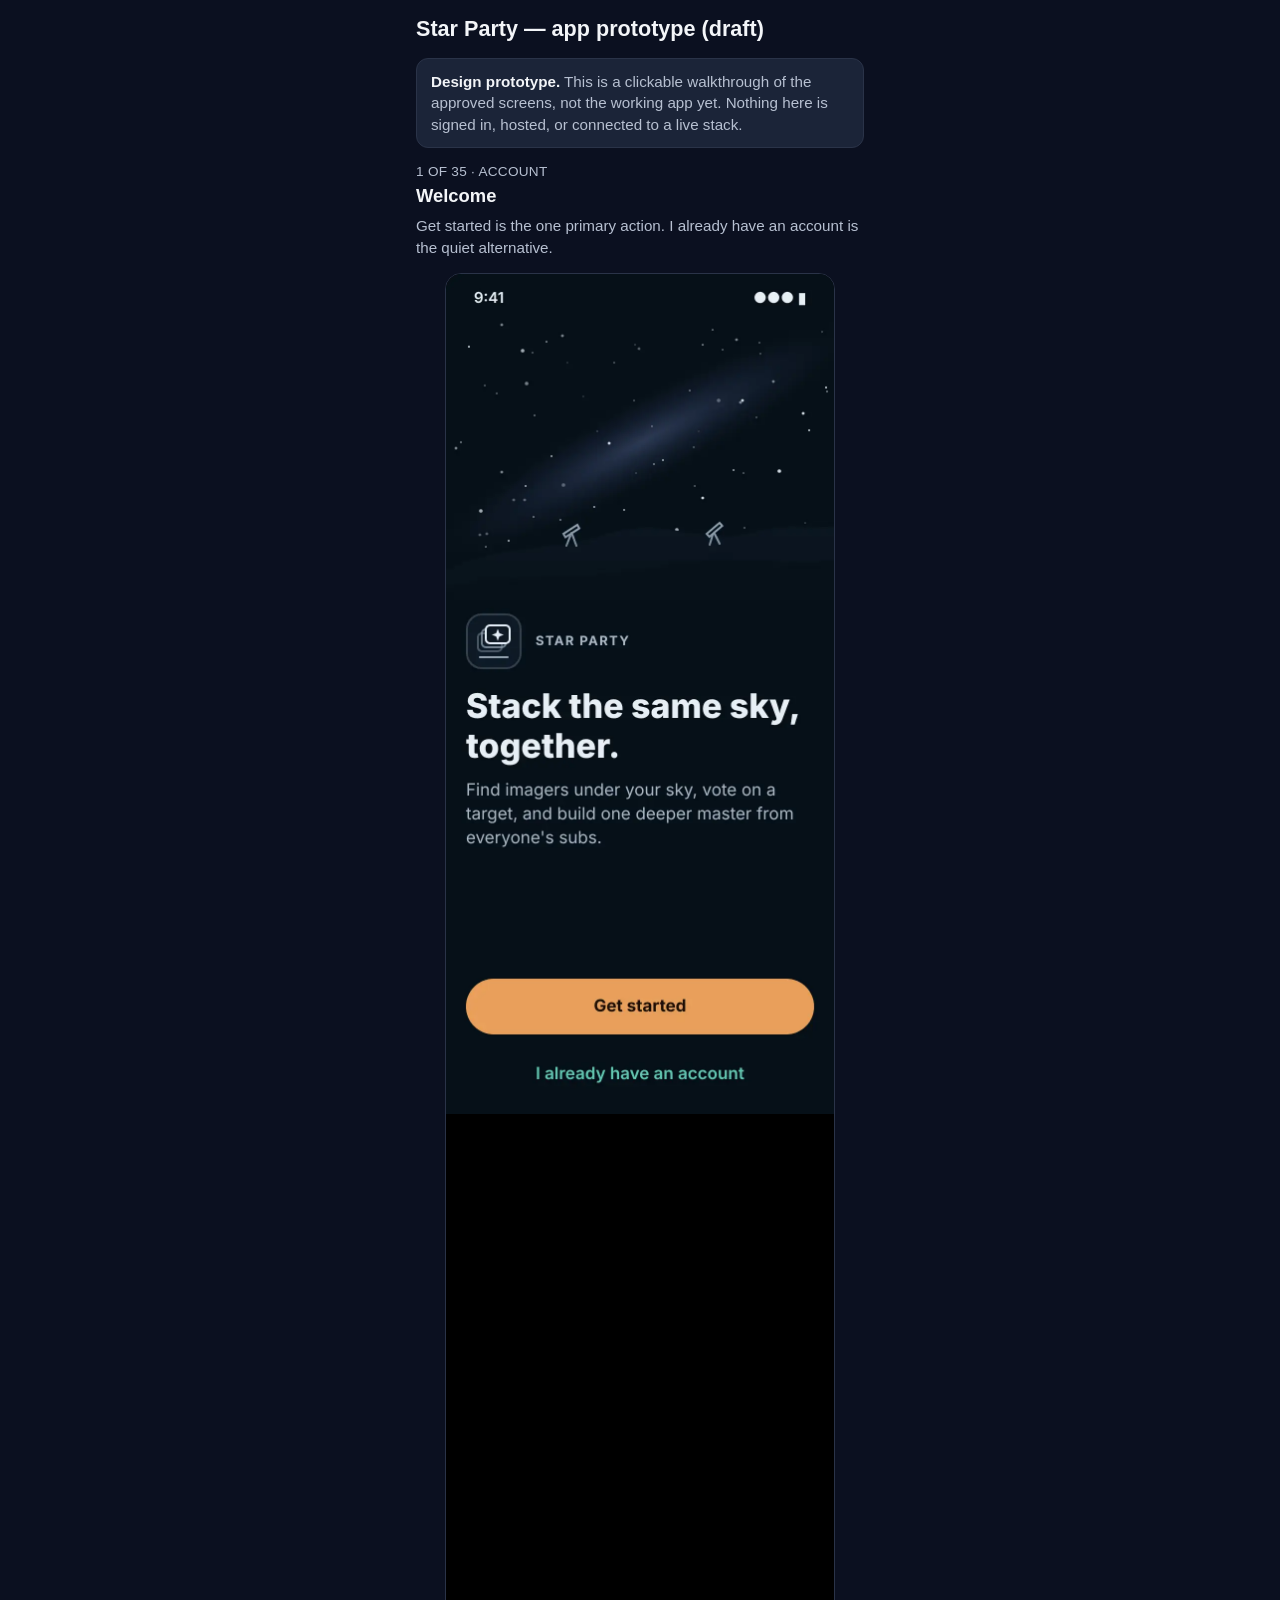
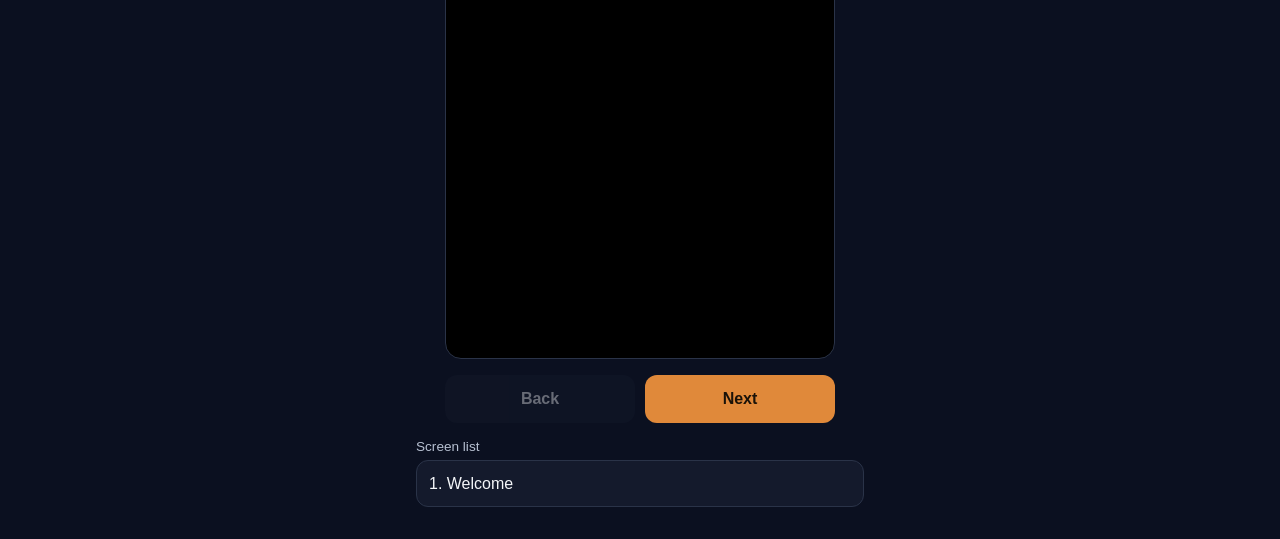
==== index.html @ 31db4d59 "Master round 4: Lighten/Screen never darken (After covers core), Auto bands with centred chips, mock" ====
<!DOCTYPE html>
<html lang="en">
<head>
  <meta charset="utf-8" />
  <meta name="viewport" content="width=device-width, initial-scale=1, viewport-fit=cover" />
  <meta name="robots" content="noindex, nofollow" />
  <meta name="apple-mobile-web-app-capable" content="yes" />
  <meta name="apple-mobile-web-app-title" content="Star Party" />
  <title>Star Party — app prototype (draft)</title>
  <style>
    :root {
      --bg: #0b1020;
      --card: #141a2c;
      --text: #f3f5f8;
      --muted: #b7c0d1;
      --line: #2a3348;
      --amber: #e0893a;
      --amber-text: #1a1208;
    }
    * { box-sizing: border-box; }
    html, body {
      margin: 0;
      padding: 0;
      background: var(--bg);
      color: var(--text);
      font-family: -apple-system, BlinkMacSystemFont, "Segoe UI", sans-serif;
    }
    body {
      padding: 16px 16px 32px;
      max-width: 480px;
      margin: 0 auto;
    }
    h1 {
      font-size: 1.35rem;
      line-height: 1.25;
      margin: 0 0 8px;
      font-weight: 700;
    }
    .banner {
      background: #1b2438;
      border: 1px solid var(--line);
      border-radius: 12px;
      padding: 12px 14px;
      color: var(--muted);
      font-size: 0.95rem;
      line-height: 1.4;
      margin-bottom: 16px;
    }
    .banner strong { color: var(--text); font-weight: 650; }
    .step {
      color: var(--muted);
      font-size: 0.85rem;
      letter-spacing: 0.02em;
      margin: 0 0 6px;
      text-transform: uppercase;
    }
    h2 {
      font-size: 1.15rem;
      margin: 0 0 8px;
    }
    .caption {
      color: var(--muted);
      font-size: 0.95rem;
      line-height: 1.45;
      margin: 0 0 14px;
    }
    .phone {
      width: 100%;
      max-width: 390px;
      margin: 0 auto 16px;
      border: 1px solid var(--line);
      border-radius: 16px;
      overflow: hidden;
      background: #000;
      touch-action: pan-y;
    }
    .phone.live { position: relative; }
    .phone iframe {
      display: block;
      border: 0;
      width: 390px;
      height: 844px;
      transform-origin: 0 0;
    }
    .phone img {
      display: block;
      width: 100%;
      height: auto;
      user-select: none;
      -webkit-user-drag: none;
    }
    label {
      display: block;
      font-size: 0.85rem;
      color: var(--muted);
      margin: 0 0 6px;
    }
    select {
      width: 100%;
      appearance: none;
      background: var(--card);
      color: var(--text);
      border: 1px solid var(--line);
      border-radius: 12px;
      padding: 14px 12px;
      font-size: 1rem;
    }
    .bar {
      max-width: 390px;
      margin: 0 auto 16px;
      display: flex;
      gap: 10px;
      flex-wrap: wrap;
    }
    .bar button {
      flex: 1 1 120px;
      min-height: 48px;
      border-radius: 12px;
      border: 0;
      font-size: 1rem;
      font-weight: 650;
    }
    .bar button:disabled { opacity: 0.4; }
    .back { background: var(--card); color: var(--text); }
    .next { background: var(--amber); color: var(--amber-text); }
  </style>
</head>
<body>
  <h1>Star Party — app prototype (draft)</h1>
  <p class="banner"><strong>Design prototype.</strong> This is a clickable walkthrough of the approved screens, not the working app yet. Nothing here is signed in, hosted, or connected to a live stack.</p>
  <p class="step" id="step"></p>
  <h2 id="title"></h2>
  <p class="caption" id="caption"></p>
  <div class="phone" id="phone"><img id="screen" alt="" /><iframe id="live" title="Interactive screen" hidden></iframe></div>
  <div class="bar">
    <button class="back" id="back" type="button">Back</button>
    <button class="next" id="next" type="button">Next</button>
  </div>
  <label for="list">Screen list</label>
  <select id="list"></select>
  <script>
    const SCREENS = [
      {"id": "01_welcome", "title": "Welcome", "step": "Account", "caption": "Get started is the one primary action. I already have an account is the quiet alternative."},
      {"id": "02_create_account", "title": "Create account", "step": "Account", "caption": "Name, email, and password with show/hide and an 8+ character hint. The agreement checkbox is required; Create account stays disabled until it is checked. Privacy Policy and Terms sit below."},
      {"id": "03_sky_before", "title": "Your sky", "step": "Step 1 of 6", "caption": "Location is not shared yet, with three short rows on how matching works. Use my location is primary; Enter a town instead is the alternative."},
      {"id": "04_location_permission", "title": "Location permission", "step": "Step 1 of 6", "caption": "A pre-prompt before the system dialog, plus what others see: a fuzzy circle of about 80 km. Continue shows the system prompt; Not now is the alternative."},
      {"id": "05_sky_matched", "title": "Sky matched", "step": "Step 1 of 6", "caption": "The matched area and 7 imagers under that sky. Continue is primary; Change area is the alternative."},
      {"id": "06_join_party", "title": "Join a party", "step": "Step 2 of 6", "caption": "Tonight's party with host, members, sunset close, and a shared-master reminder. Join party is primary; Start a new party is the alternative."},
      {"id": "07_name_party", "title": "Name a party", "step": "Step 2 of 6", "caption": "Start and name a party, including sky, voting close, host, and who can join. Create party is primary; Join an existing party is the alternative."},
      {"id": "08_vote", "title": "Tonight's vote", "step": "Step 3 of 6", "caption": "Vote before it closes at sunset, with a Selected card. Vote for the target is primary; Suggest a target is the alternative."},
      {"id": "09_voted", "title": "Voted", "step": "Step 3 of 6", "caption": "Confirmation that you voted for M42. Continue is primary; Change vote is the alternative."},
      {"id": "10_rig", "title": "Your rig", "step": "Step 4 of 6 · Rig", "caption": "Pickers for the rig; image scale and field of view are computed. Save rig is primary; Skip for now is the alternative."},
      {"id": "11_asiair_wifi", "title": "ASIAIR Wi-Fi", "step": "Step 4 of 6 · ASIAIR 1/3", "caption": "Join the ASIAIR Wi-Fi hotspot, with three numbered steps and a static preview of what to look for. Open Wi-Fi settings is primary; I've joined it is the alternative."},
      {"id": "12_local_network", "title": "Local network", "step": "Step 4 of 6 · ASIAIR 2/3", "caption": "Local-network pre-prompt with a dashed, labelled preview of the system prompt (the preview has no buttons). Continue shows the system prompt; Not now is the alternative."},
      {"id": "13_asiair_found", "title": "ASIAIR found", "step": "Step 4 of 6 · ASIAIR 3/3", "caption": "Files found: Wi-Fi, permission, 12 subs, and libraries. Connect ASIAIR is primary; Choose another ASIAIR is the alternative."},
      {"id": "14_calibration", "title": "Calibration", "step": "Step 5 of 6", "caption": "Darks and bias are Ready; flats are Missing. Flats apply to the final master. Continue to live stack is primary; How to shoot flats is the alternative."},
      {"id": "15_live_stack_chat", "title": "Live stack + chat", "step": "Step 6 of 6", "caption": "Master preview, your rig status, a Be kind line, a hold cue on the first member message, and the party menu. Send is primary; Before / after is the alternative."},
      {"id": "15a_master_color", "live": "master.html#tab=color", "title": "Master tabs · Color", "step": "Master · Interactive", "caption": "Interactive. Tap the filter tabs: Color, L, R, G, B, Ha, OIII, SII, then RGB and Blend. Each filter tab shows that filter's master with its sub count, integration time and rigs. Subs are grouped by the FITS FILTER header; one-shot-color subs go to Color. Sample data."},
      {"id": "15b_master_ha", "live": "master.html#tab=Ha", "title": "Master tabs · Ha", "step": "Master · Interactive", "caption": "The Ha master from the mono rigs: 12 subs, 1 h of integration, 2 rigs. It shows the faint outer hydrogen the color subs miss. Sample data."},
      {"id": "15c_master_empty", "live": "master.html#tab=SII", "title": "Master tabs · No subs yet", "step": "Master · Interactive", "caption": "A filter nobody has shot yet (SII here) shows an empty state: no subs yet for that filter. The tab chip is dashed so empty filters read at a glance."},
      {"id": "15d_rgb_combine", "live": "master.html#tab=rgb", "title": "RGB combine", "step": "Master · Interactive", "caption": "RGB combine: the mono R, G and B masters are matched for background and brightness, weighted, and added to the Color master at the strength you pick (Weighted average or Lighten). Drag across the preview to compare; save it as its own FITS. Sample data."},
      {"id": "15e_rgb_missing", "live": "master.html#tab=rgb&sample=noB", "title": "RGB combine · missing channel", "step": "Master · Interactive", "caption": "With no B subs, RGB combine is off and says which channel is missing. The RGB chip is dashed like an empty filter. Sample data."},
      {"id": "15f_blend_ha_red", "live": "master.html#tab=blend&view=manual&src=Ha&target=R", "title": "Blend · Ha to R", "step": "Master · Interactive", "caption": "Blend a narrowband master into one channel of the Color master. Pick Ha, OIII or SII (SII is off until someone shoots it), then R, G, B or Lum, the strength and the mode. Ha into red saves as HaRGB. Sample data."},
      {"id": "15g_blend_oiii_green", "live": "master.html#tab=blend&view=manual&src=OIII&target=G", "title": "Blend · OIII to G", "step": "Master · Interactive", "caption": "OIII into green: the teal core gets the oxygen signal. It saves as RGB + OIII, with the target channel shown on the mode line. SII stays listed but disabled because nobody has shot SII yet. Sample data."},
      {"id": "15h_blend_ha_lum", "live": "master.html#tab=blend&view=manual&src=Ha&target=L&strength=100", "title": "Blend · Ha to Lum", "step": "Master · Interactive", "caption": "Ha into luminance at 100% with Lighten. Hue is kept; only brightness and detail come from Ha. It saves as HaLRGB. The masters are never changed. Sample data."},
      {"id": "15i_auto_hargb", "live": "master.html#tab=blend&view=auto&sample=oscha", "title": "Auto · HaRGB", "step": "Master · Interactive", "caption": "Auto, with only Color and Ha: it picks HaRGB (continuum-subtracted Ha into red), searches the strength until the best sits inside the range, and shows it between a weaker and a stronger variant with Good / Close / Weak bands. Apply saves it; Tweak opens Manual preloaded. The comparison is mock until an AstroBin API key is added. Sample data."},
      {"id": "15j_auto_hoo", "live": "master.html#tab=blend&view=auto&sample=nb", "title": "Auto · HOO", "step": "Master · Interactive", "caption": "Auto, with only mono Ha and OIII: it picks the HOO bicolor palette (Ha red, OIII green and blue) and shows it between variants with less and more Ha in green, each with a Good / Close / Weak band. Tweak opens the palette editor preloaded. The comparison is mock until an AstroBin API key is added. Sample data."},
      {"id": "15k_palette_editor", "live": "master.html#tab=blend&view=manual&sample=nb&pal=HOO", "title": "Blend · HOO palette", "step": "Master · Interactive", "caption": "Manual palette editor for narrowband-only parties: HOO with a Ha-in-green slider, or Foraxx. SHO stays off until someone shoots SII. Saves as its own FITS. Sample data."},
      {"id": "16_message_actions", "title": "Message actions", "step": "Step 6 of 6", "caption": "Long-press sheet on a message: Report message, Block, Copy text, or Cancel."},
      {"id": "17_party_menu", "title": "Party menu", "step": "Step 6 of 6", "caption": "The party menu sheet: Party members, Report a problem, Block a member, Leave party, or Cancel."},
      {"id": "18_leave_party", "title": "Leave party", "step": "Step 6 of 6", "caption": "Confirm leaving: you stop contributing and leave chat. Subs already in the stack stay in, so you remain a participant and keep the final master. Leave party is the destructive action; Cancel returns."},
      {"id": "19_settings", "title": "Account settings", "step": "Profile", "caption": "Default is Private, and changes apply instantly. Includes Public/Private, red-light mode, the agreement, Privacy Policy, Terms, Data and permissions, Sign out, and Delete account."},
      {"id": "20_settings_saved", "title": "Settings saved", "step": "Profile", "caption": "The same settings screen right after switching to Public, with a Saved · Public confirmation pill."},
      {"id": "21_delete_account", "title": "Delete account", "step": "Profile", "caption": "Confirm deletion: which account, what is deleted, what stays with parties, Download my data, and a web deletion link. Delete my account is destructive; Cancel returns."},
      {"id": "22_red_mode_live", "title": "Red-light mode", "step": "Step 6 of 6 · Red-light", "caption": "The live stack + chat in red-light mode, with no status bar. Send is primary; Before / after is the alternative."},
      {"id": "23_xl_create_account", "title": "Large text · Create account", "step": "Accessibility · 200% text", "caption": "The sign-up screen at 200% text as a full scrolling page. The checkbox, eye, pills, and captions are scaled."},
      {"id": "24_xl_live", "title": "Large text · Live stack", "step": "Accessibility · 200% text", "caption": "Live stack + chat at 200% text as a full scrolling page. Tab icons, labels, the menu, dots, and captions are scaled."}
    ];
    let index = 0;
    const title = document.getElementById("title");
    const step = document.getElementById("step");
    const caption = document.getElementById("caption");
    const img = document.getElementById("screen");
    const live = document.getElementById("live");
    const phoneBox = document.getElementById("phone");
    function fitLive() {
      const scale = Math.min(1, phoneBox.clientWidth / 390);
      live.style.transform = "scale(" + scale + ")";
      phoneBox.style.height = live.hidden ? "" : Math.round(844 * scale) + "px";
    }
    window.addEventListener("resize", fitLive);
    const list = document.getElementById("list");
    const back = document.getElementById("back");
    const next = document.getElementById("next");
    SCREENS.forEach((s, i) => {
      const opt = document.createElement("option");
      opt.value = String(i);
      opt.textContent = (i + 1) + ". " + s.title;
      list.appendChild(opt);
    });
    function render() {
      const s = SCREENS[index];
      title.textContent = s.title;
      step.textContent = (index + 1) + " of " + SCREENS.length + " · " + s.step;
      caption.textContent = s.caption;
      if (s.live) {
        img.hidden = true;
        img.removeAttribute("src");
        live.hidden = false;
        const loaded = live.dataset.src && live.contentWindow && live.contentWindow.location.pathname.endsWith(s.live.split("#")[0]);
        if (loaded) live.contentWindow.location.hash = s.live.split("#")[1];
        else { live.src = s.live; live.dataset.src = s.live; }
        live.title = "Interactive Star Party screen: " + s.title;
      } else {
        live.hidden = true;
        img.hidden = false;
        img.src = "screens/" + s.id + ".webp";
        img.alt = "Star Party screen: " + s.title;
      }
      fitLive();
      list.value = String(index);
      back.disabled = index === 0;
      next.disabled = index === SCREENS.length - 1;
      if (!s.live) window.scrollTo({ top: 0, behavior: "instant" });
    }
    function go(delta) {
      const nextIndex = index + delta;
      if (nextIndex < 0 || nextIndex >= SCREENS.length) return;
      index = nextIndex;
      render();
    }
    back.addEventListener("click", () => go(-1));
    next.addEventListener("click", () => go(1));
    list.addEventListener("change", () => { index = Number(list.value); render(); });
    let touchStartX = 0;
    let touchStartY = 0;
    const phone = document.querySelector(".phone");
    phone.addEventListener("touchstart", (e) => {
      const t = e.changedTouches[0];
      touchStartX = t.clientX;
      touchStartY = t.clientY;
    }, { passive: true });
    phone.addEventListener("touchend", (e) => {
      const t = e.changedTouches[0];
      const dx = t.clientX - touchStartX;
      const dy = t.clientY - touchStartY;
      if (!live.hidden) return;
      if (Math.abs(dx) > 50 && Math.abs(dx) > Math.abs(dy)) {
        go(dx < 0 ? 1 : -1);
      }
    }, { passive: true });
    window.addEventListener("message", (e) => {
      const d = e.data;
      if (!d || d.type !== "st-master-tab" || e.source !== live.contentWindow || !SCREENS[index].live) return;
      // a screen matches when every parameter in its link is in the iframe's state; prefer the current one, then the most specific
      const got = new URLSearchParams(d.hash || ("tab=" + d.tab));
      const fits = (sc) => { if (!sc.live || !sc.live.startsWith("master.html#")) return -1; const want = new URLSearchParams(sc.live.split("#")[1]);
        if ((want.get("sample") || "full") !== (got.get("sample") || "full")) return -1;
        for (const [k, v] of want) if (k !== "sample" && got.get(k) !== v) return -1; return [...want].length; };
      let match = fits(SCREENS[index]) >= 0 ? index : -1;
      if (match < 0) { let best = -1; SCREENS.forEach((sc, i) => { const f = fits(sc); if (f > best) { best = f; match = i; } }); if (best < 0) match = -1; }
      if (match >= 0) { index = match; list.value = String(index); step.textContent = (index + 1) + " of " + SCREENS.length + " · " + SCREENS[index].step; back.disabled = index === 0; next.disabled = index === SCREENS.length - 1; }
      title.textContent = d.label;
      caption.textContent = d.caption;
    });
    const hashId = location.hash.slice(1);
    const hashIndex = SCREENS.findIndex((s) => s.id === hashId || (hashId === "master" && s.id === "15a_master_color"));
    if (hashIndex >= 0) index = hashIndex;
    render();
  </script>
</body>
</html>
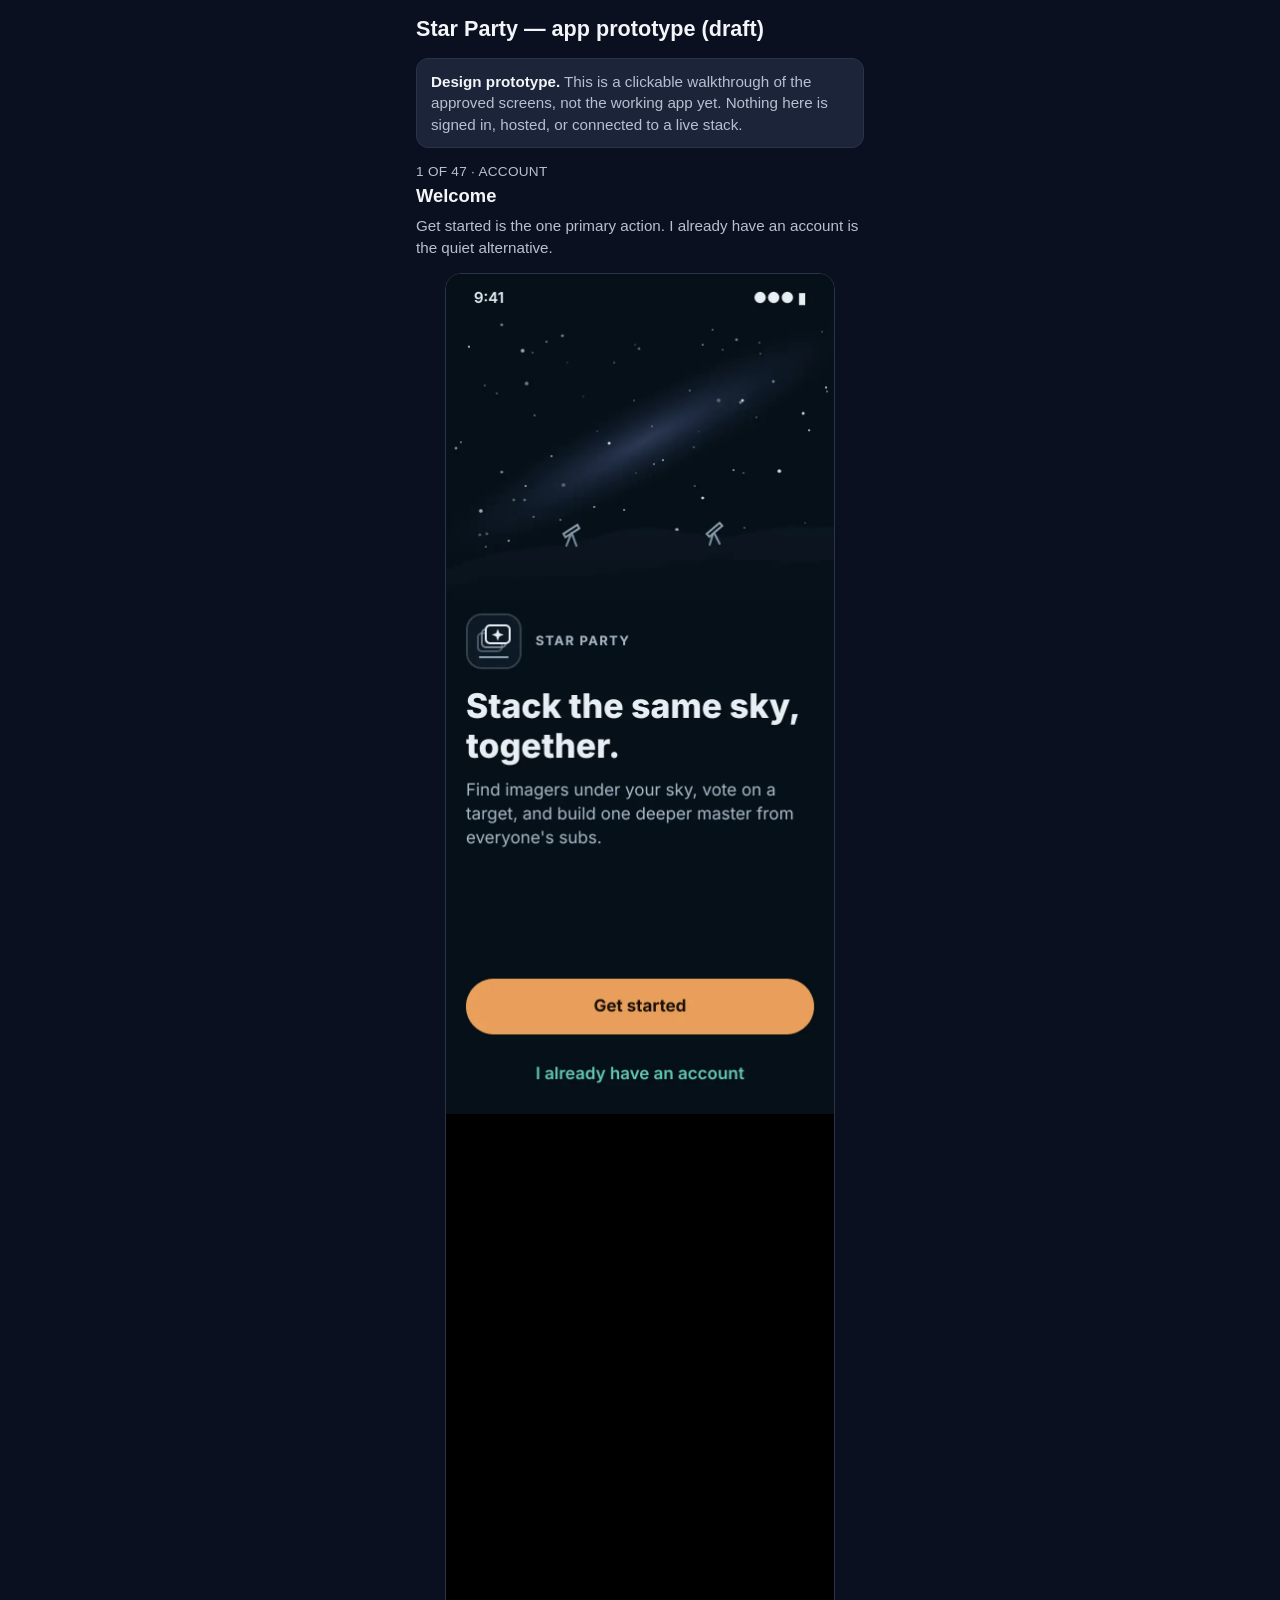
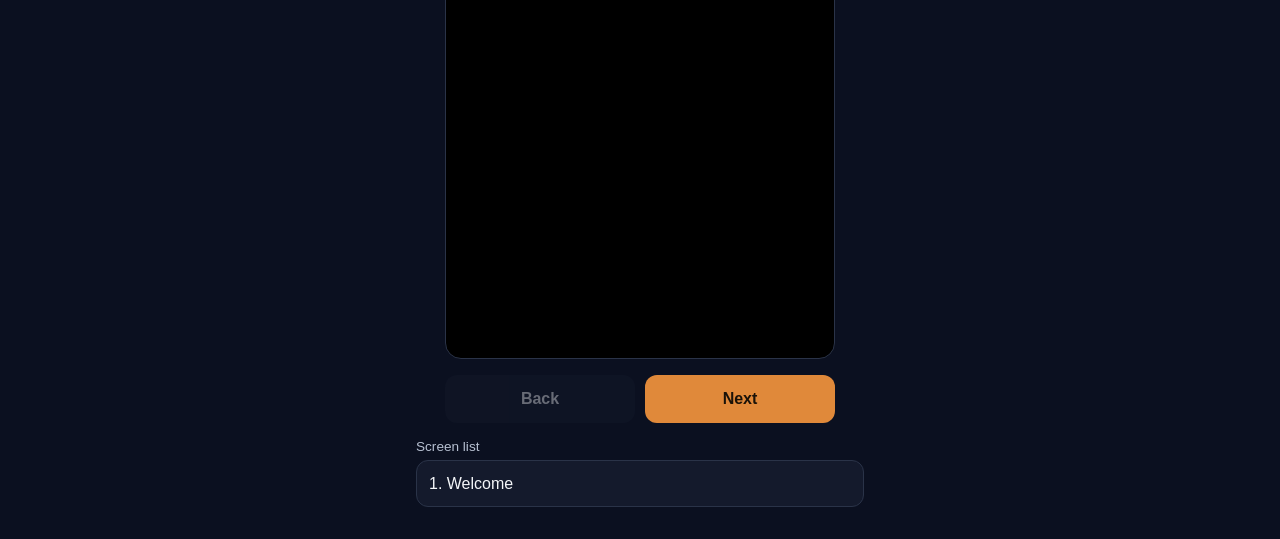
==== commit 2157ea1b: "v6: master downloads (sample files), Send to ASIAIR (simulated), Profile rigs, Sky view on M42; hide" ====
--- a/index.html
+++ b/index.html
@@ -6,6 +6,7 @@
   <meta name="robots" content="noindex, nofollow" />
   <meta name="apple-mobile-web-app-capable" content="yes" />
   <meta name="apple-mobile-web-app-title" content="Star Party" />
+  <link rel="icon" href="favicon.svg" type="image/svg+xml"><link rel="alternate icon" href="favicon.ico">
   <title>Star Party — app prototype (draft)</title>
   <style>
     :root {
@@ -166,6 +167,18 @@
       {"id": "15i_auto_hargb", "live": "master.html#tab=blend&view=auto&sample=oscha", "title": "Auto · HaRGB", "step": "Master · Interactive", "caption": "Auto, with only Color and Ha: it picks HaRGB (continuum-subtracted Ha into red), searches the strength until the best sits inside the range, and shows it between a weaker and a stronger variant with Good / Close / Weak bands. Apply saves it; Tweak opens Manual preloaded. The comparison is mock until an AstroBin API key is added. Sample data."},
       {"id": "15j_auto_hoo", "live": "master.html#tab=blend&view=auto&sample=nb", "title": "Auto · HOO", "step": "Master · Interactive", "caption": "Auto, with only mono Ha and OIII: it picks the HOO bicolor palette (Ha red, OIII green and blue) and shows it between variants with less and more Ha in green, each with a Good / Close / Weak band. Tweak opens the palette editor preloaded. The comparison is mock until an AstroBin API key is added. Sample data."},
       {"id": "15k_palette_editor", "live": "master.html#tab=blend&view=manual&sample=nb&pal=HOO", "title": "Blend · HOO palette", "step": "Master · Interactive", "caption": "Manual palette editor for narrowband-only parties: HOO with a Ha-in-green slider, or Foraxx. SHO stays off until someone shoots SII. Saves as its own FITS. Sample data."},
+      {"id": "15l_download_master", "live": "master.html#tab=Ha&sheet=Ha", "title": "Download a master", "step": "Master · Downloads", "caption": "Any party member can download any master: 32-bit float FITS (linear, default), 16-bit TIFF, or a stretched PNG / JPEG preview. FITS headers carry FILTER, EXPTIME, NCOMBINE, OBJECT and PARTY. Downloads a tiny sample file here."},
+      {"id": "15m_download_all", "live": "master.html#tab=color&sheet=all", "title": "Download all (zip)", "step": "Master · Downloads", "caption": "Download all: every master, composite and saved product in one zip, with a README of what's included and what isn't yet (SII, SHO). From the All button at the top of every master tab. Sample files."},
+      {"id": "15n_rgb_composite", "live": "master.html#tab=rgb&sheet=RGB", "title": "Download the RGB composite", "step": "Master · Downloads", "caption": "The RGB and SHO composites download as linear FITS from the RGB tab. SHO (SII→R, Ha→G, OIII→B) stays greyed with 'Needs SII master' until someone shoots SII. Sample files."},
+      {"id": "15o_send_asiair", "live": "master.html#tab=Ha&sheet=Ha&send=done", "title": "Send to ASIAIR", "step": "Master · Send to ASIAIR", "caption": "Send to ASIAIR (simulated): the FITS goes to StarParty/<party>/<target>/ on your own ASIAIR over its Wi-Fi, to internal storage or USB / SD. It never overwrites: Ha was already there, so the new one is _2."},
+      {"id": "15p_send_no_space", "live": "master.html#tab=color&sheet=all&send=nospace", "title": "Send to ASIAIR · no space", "step": "Master · Send to ASIAIR", "caption": "Free space is checked before anything is written. Not enough room: it says how much is needed and free, and that nothing was written. Simulated."},
+      {"id": "15q_send_offline", "live": "master.html#tab=Ha&sheet=Ha&send=offline", "title": "Send to ASIAIR · not on its Wi-Fi", "step": "Master · Send to ASIAIR", "caption": "The phone has to be on your ASIAIR's network, and masters only go to the ASIAIR paired to your account. Simulated."},
+      {"id": "15r_rigs", "live": "rigs.html#view=list", "title": "Profile · Rigs", "step": "Profile · Rigs", "caption": "Named rigs with camera, telescope, mount, reducer and binning; each shows effective focal length, f-ratio, arcsec per pixel and field of view. Make default, Duplicate, Delete. Sample data."},
+      {"id": "15s_rig_edit", "live": "rigs.html#view=edit&rig=1&search=camera&q=2600", "title": "Edit rig · presets", "step": "Profile · Rigs", "caption": "Search camera and telescope presets (ZWO ASI2600MC Pro, Justin's 600 mm Newtonian…) or type your own. OSC or mono, reducer and binning; optics update live. Sample data."},
+      {"id": "15t_rig_join", "live": "rigs.html#view=join", "title": "Join with a rig", "step": "Party · Join", "caption": "When joining a party or target, pick the rig you're shooting with (the default is preselected). Subs and masters store it, so stacking and plate solving use its scale. Sample data."},
+      {"id": "15u_sky_view", "live": "sky.html#live=1", "title": "Sky view", "step": "Party · Sky view", "caption": "A star map centered on M42 with each member's field of view, color-coded, rotated and sized from their plate solve. Bea hasn't solved yet, so her frame is dashed, sized from her rig. Watch: it solves after a few seconds. Sample frames."},
+      {"id": "15v_sky_detail", "live": "sky.html#sel=amy", "title": "Sky view · frame details", "step": "Party · Sky view", "caption": "Tap a frame (or a member) for that member's rig: camera, scope, scale, field, rotation and whether the frame is solved. Sample frames."},
+      {"id": "15w_sky_solved", "live": "sky.html#state=solved", "title": "Sky view · all solved", "step": "Party · Sky view", "caption": "Live update: Bea's first sub plate-solved, so her dashed frame snapped to the solved position and rotation; coverage and overlap update. Sample frames."},
       {"id": "16_message_actions", "title": "Message actions", "step": "Step 6 of 6", "caption": "Long-press sheet on a message: Report message, Block, Copy text, or Cancel."},
       {"id": "17_party_menu", "title": "Party menu", "step": "Step 6 of 6", "caption": "The party menu sheet: Party members, Report a problem, Block a member, Leave party, or Cancel."},
       {"id": "18_leave_party", "title": "Leave party", "step": "Step 6 of 6", "caption": "Confirm leaving: you stop contributing and leave chat. Subs already in the stack stay in, so you remain a participant and keep the final master. Leave party is the destructive action; Cancel returns."},
@@ -257,8 +270,8 @@
       const fits = (sc) => { if (!sc.live || !sc.live.startsWith("master.html#")) return -1; const want = new URLSearchParams(sc.live.split("#")[1]);
         if ((want.get("sample") || "full") !== (got.get("sample") || "full")) return -1;
         for (const [k, v] of want) if (k !== "sample" && got.get(k) !== v) return -1; return [...want].length; };
-      let match = fits(SCREENS[index]) >= 0 ? index : -1;
-      if (match < 0) { let best = -1; SCREENS.forEach((sc, i) => { const f = fits(sc); if (f > best) { best = f; match = i; } }); if (best < 0) match = -1; }
+      let best = fits(SCREENS[index]), match = best >= 0 ? index : -1;
+      SCREENS.forEach((sc, i) => { const f = fits(sc); if (f > best) { best = f; match = i; } });
       if (match >= 0) { index = match; list.value = String(index); step.textContent = (index + 1) + " of " + SCREENS.length + " · " + SCREENS[index].step; back.disabled = index === 0; next.disabled = index === SCREENS.length - 1; }
       title.textContent = d.label;
       caption.textContent = d.caption;
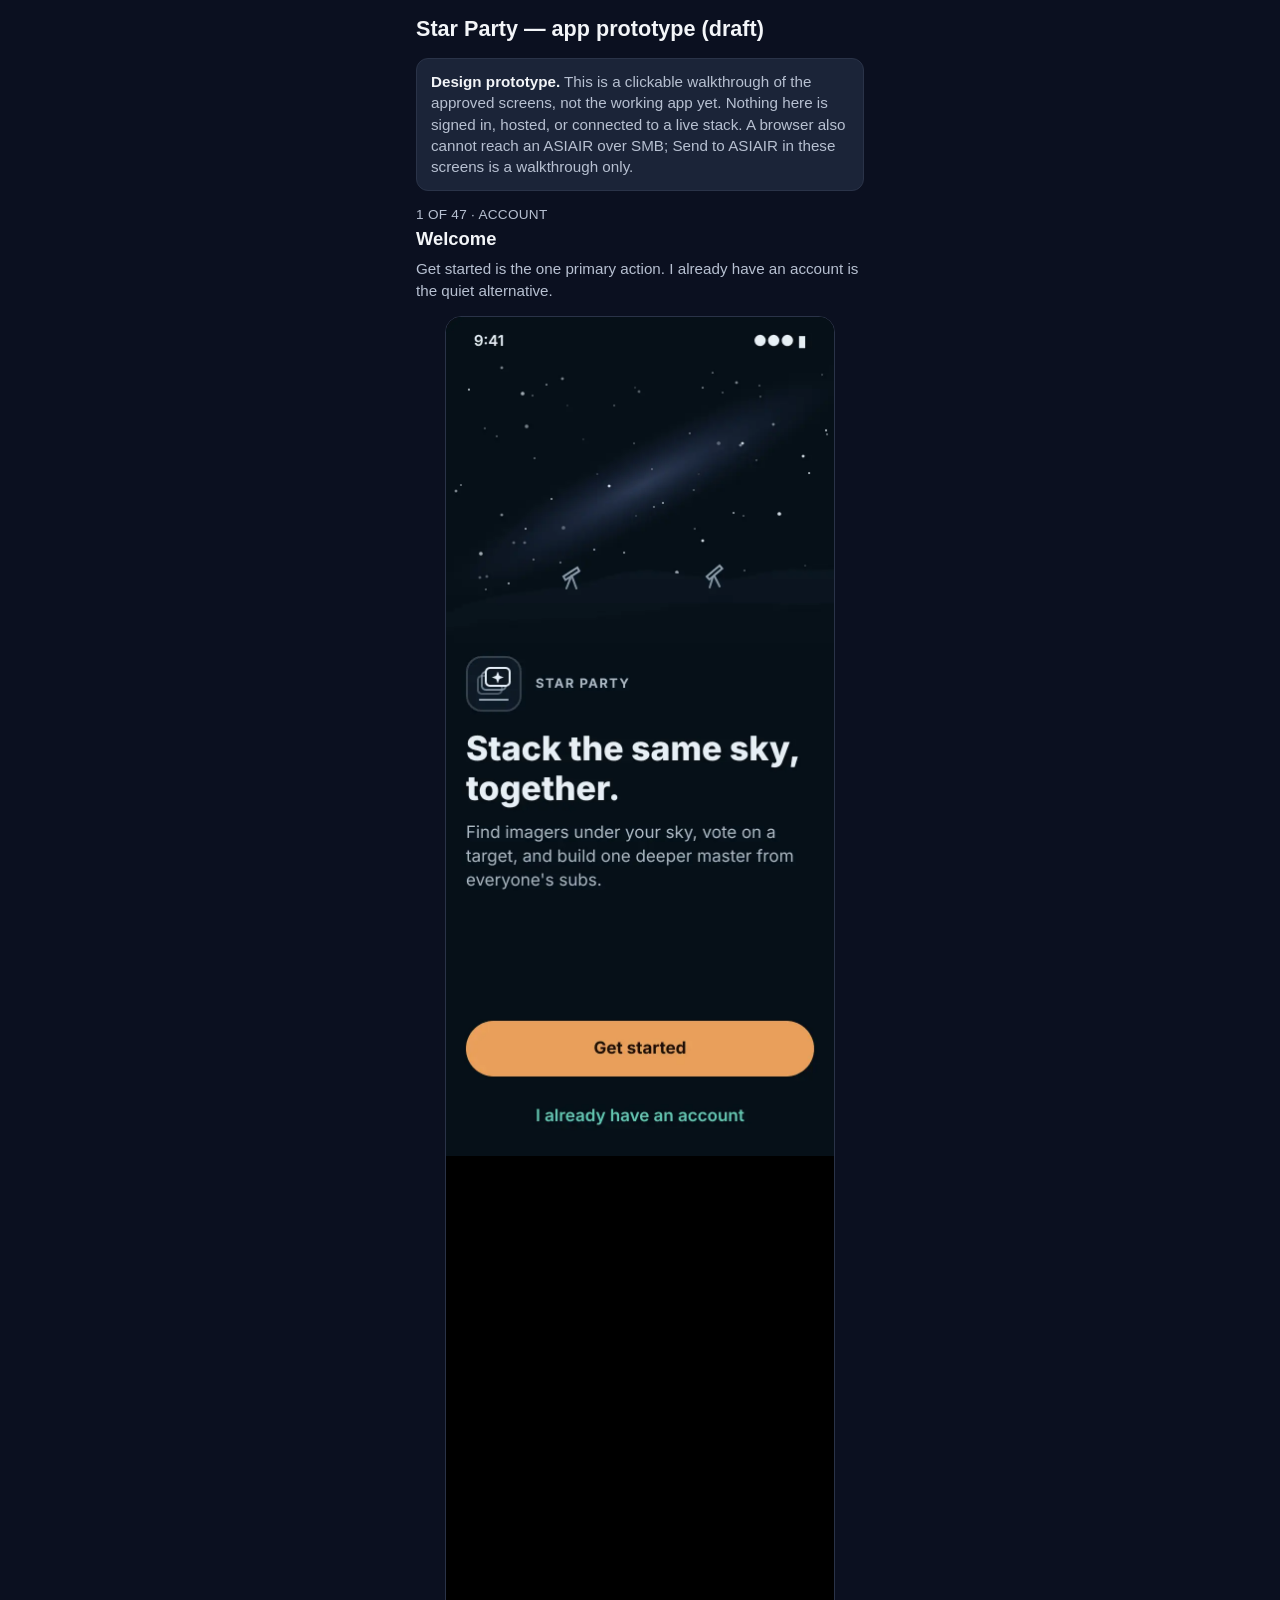
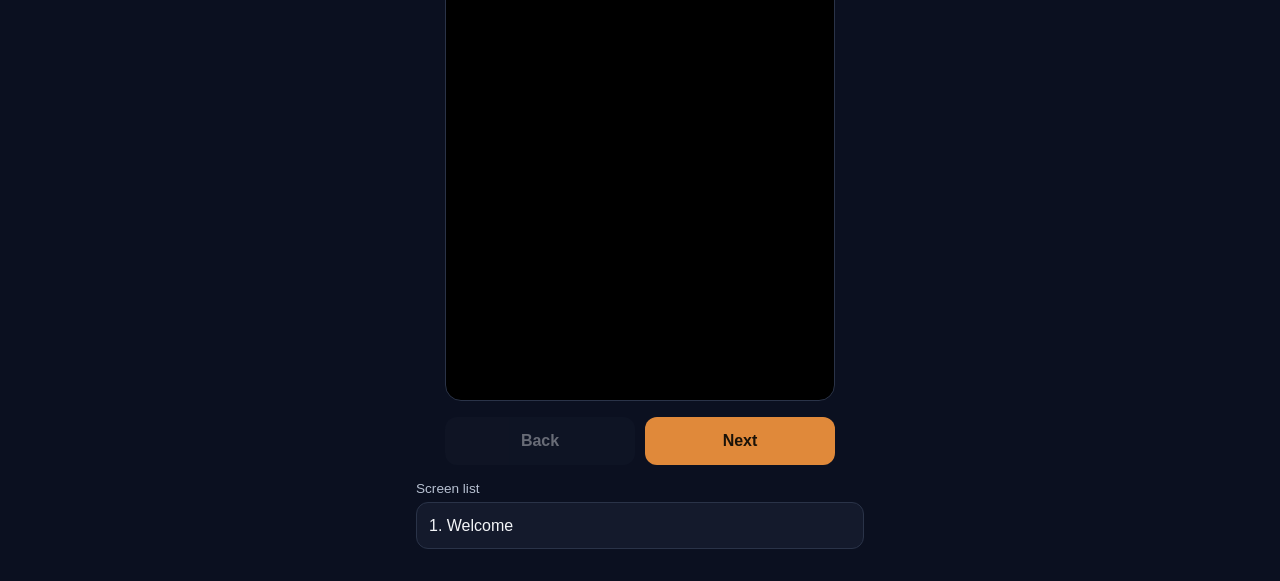
==== commit d2964071: "Polish pass: iPhone viewports, clearer Send simulation, empty/error states Interactive screens fill " ====
--- a/index.html
+++ b/index.html
@@ -27,7 +27,7 @@
       font-family: -apple-system, BlinkMacSystemFont, "Segoe UI", sans-serif;
     }
     body {
-      padding: 16px 16px 32px;
+      padding: max(16px, env(safe-area-inset-top, 0px)) max(16px, env(safe-area-inset-right, 0px)) max(32px, env(safe-area-inset-bottom, 0px)) max(16px, env(safe-area-inset-left, 0px));
       max-width: 480px;
       margin: 0 auto;
     }
@@ -128,7 +128,7 @@
 </head>
 <body>
   <h1>Star Party — app prototype (draft)</h1>
-  <p class="banner"><strong>Design prototype.</strong> This is a clickable walkthrough of the approved screens, not the working app yet. Nothing here is signed in, hosted, or connected to a live stack.</p>
+  <p class="banner"><strong>Design prototype.</strong> This is a clickable walkthrough of the approved screens, not the working app yet. Nothing here is signed in, hosted, or connected to a live stack. A browser also cannot reach an ASIAIR over SMB; Send to ASIAIR in these screens is a walkthrough only.</p>
   <p class="step" id="step"></p>
   <h2 id="title"></h2>
   <p class="caption" id="caption"></p>
@@ -157,7 +157,7 @@
       {"id": "14_calibration", "title": "Calibration", "step": "Step 5 of 6", "caption": "Darks and bias are Ready; flats are Missing. Flats apply to the final master. Continue to live stack is primary; How to shoot flats is the alternative."},
       {"id": "15_live_stack_chat", "title": "Live stack + chat", "step": "Step 6 of 6", "caption": "Master preview, your rig status, a Be kind line, a hold cue on the first member message, and the party menu. Send is primary; Before / after is the alternative."},
       {"id": "15a_master_color", "live": "master.html#tab=color", "title": "Master tabs · Color", "step": "Master · Interactive", "caption": "Interactive. Tap the filter tabs: Color, L, R, G, B, Ha, OIII, SII, then RGB and Blend. Each filter tab shows that filter's master with its sub count, integration time and rigs. Subs are grouped by the FITS FILTER header; one-shot-color subs go to Color. Sample data."},
-      {"id": "15b_master_ha", "live": "master.html#tab=Ha", "title": "Master tabs · Ha", "step": "Master · Interactive", "caption": "The Ha master from the mono rigs: 12 subs, 1 h of integration, 2 rigs. It shows the faint outer hydrogen the color subs miss. Sample data."},
+      {"id": "15b_master_ha", "live": "master.html#tab=Ha", "title": "Master tabs · Ha", "step": "Master · Interactive", "caption": "The Ha master from Amy's and Eli's rigs: 12 subs, 1 h of integration, 2 rigs. It shows the faint outer hydrogen the color subs miss. Sample data."},
       {"id": "15c_master_empty", "live": "master.html#tab=SII", "title": "Master tabs · No subs yet", "step": "Master · Interactive", "caption": "A filter nobody has shot yet (SII here) shows an empty state: no subs yet for that filter. The tab chip is dashed so empty filters read at a glance."},
       {"id": "15d_rgb_combine", "live": "master.html#tab=rgb", "title": "RGB combine", "step": "Master · Interactive", "caption": "RGB combine: the mono R, G and B masters are matched for background and brightness, weighted, and added to the Color master at the strength you pick (Weighted average or Lighten). Drag across the preview to compare; save it as its own FITS. Sample data."},
       {"id": "15e_rgb_missing", "live": "master.html#tab=rgb&sample=noB", "title": "RGB combine · missing channel", "step": "Master · Interactive", "caption": "With no B subs, RGB combine is off and says which channel is missing. The RGB chip is dashed like an empty filter. Sample data."},
@@ -168,7 +168,7 @@
       {"id": "15j_auto_hoo", "live": "master.html#tab=blend&view=auto&sample=nb", "title": "Auto · HOO", "step": "Master · Interactive", "caption": "Auto, with only mono Ha and OIII: it picks the HOO bicolor palette (Ha red, OIII green and blue) and shows it between variants with less and more Ha in green, each with a Good / Close / Weak band. Tweak opens the palette editor preloaded. The comparison is mock until an AstroBin API key is added. Sample data."},
       {"id": "15k_palette_editor", "live": "master.html#tab=blend&view=manual&sample=nb&pal=HOO", "title": "Blend · HOO palette", "step": "Master · Interactive", "caption": "Manual palette editor for narrowband-only parties: HOO with a Ha-in-green slider, or Foraxx. SHO stays off until someone shoots SII. Saves as its own FITS. Sample data."},
       {"id": "15l_download_master", "live": "master.html#tab=Ha&sheet=Ha", "title": "Download a master", "step": "Master · Downloads", "caption": "Any party member can download any master: 32-bit float FITS (linear, default), 16-bit TIFF, or a stretched PNG / JPEG preview. FITS headers carry FILTER, EXPTIME, NCOMBINE, OBJECT and PARTY. Downloads a tiny sample file here."},
-      {"id": "15m_download_all", "live": "master.html#tab=color&sheet=all", "title": "Download all (zip)", "step": "Master · Downloads", "caption": "Download all: every master, composite and saved product in one zip, with a README of what's included and what isn't yet (SII, SHO). From the All button at the top of every master tab. Sample files."},
+      {"id": "15m_download_all", "live": "master.html#tab=color&sheet=all", "title": "Download all (zip)", "step": "Master · Downloads", "caption": "Download all: 7 masters + the RGB composite + 4 saved products (12 files) in one zip, with a README of what's included and what isn't yet (SII, SHO). From the All button at the top of every master tab. Sample files."},
       {"id": "15n_rgb_composite", "live": "master.html#tab=rgb&sheet=RGB", "title": "Download the RGB composite", "step": "Master · Downloads", "caption": "The RGB and SHO composites download as linear FITS from the RGB tab. SHO (SII→R, Ha→G, OIII→B) stays greyed with 'Needs SII master' until someone shoots SII. Sample files."},
       {"id": "15o_send_asiair", "live": "master.html#tab=Ha&sheet=Ha&send=done", "title": "Send to ASIAIR", "step": "Master · Send to ASIAIR", "caption": "Send to ASIAIR (simulated): the FITS goes to StarParty/<party>/<target>/ on your own ASIAIR over its Wi-Fi, to internal storage or USB / SD. It never overwrites: Ha was already there, so the new one is _2."},
       {"id": "15p_send_no_space", "live": "master.html#tab=color&sheet=all&send=nospace", "title": "Send to ASIAIR · no space", "step": "Master · Send to ASIAIR", "caption": "Free space is checked before anything is written. Not enough room: it says how much is needed and free, and that nothing was written. Simulated."},
@@ -176,9 +176,9 @@
       {"id": "15r_rigs", "live": "rigs.html#view=list", "title": "Profile · Rigs", "step": "Profile · Rigs", "caption": "Named rigs with camera, telescope, mount, reducer and binning; each shows effective focal length, f-ratio, arcsec per pixel and field of view. Make default, Duplicate, Delete. Sample data."},
       {"id": "15s_rig_edit", "live": "rigs.html#view=edit&rig=1&search=camera&q=2600", "title": "Edit rig · presets", "step": "Profile · Rigs", "caption": "Search camera and telescope presets (ZWO ASI2600MC Pro, Justin's 600 mm Newtonian…) or type your own. OSC or mono, reducer and binning; optics update live. Sample data."},
       {"id": "15t_rig_join", "live": "rigs.html#view=join", "title": "Join with a rig", "step": "Party · Join", "caption": "When joining a party or target, pick the rig you're shooting with (the default is preselected). Subs and masters store it, so stacking and plate solving use its scale. Sample data."},
-      {"id": "15u_sky_view", "live": "sky.html#live=1", "title": "Sky view", "step": "Party · Sky view", "caption": "A star map centered on M42 with each member's field of view, color-coded, rotated and sized from their plate solve. Bea hasn't solved yet, so her frame is dashed, sized from her rig. Watch: it solves after a few seconds. Sample frames."},
-      {"id": "15v_sky_detail", "live": "sky.html#sel=amy", "title": "Sky view · frame details", "step": "Party · Sky view", "caption": "Tap a frame (or a member) for that member's rig: camera, scope, scale, field, rotation and whether the frame is solved. Sample frames."},
-      {"id": "15w_sky_solved", "live": "sky.html#state=solved", "title": "Sky view · all solved", "step": "Party · Sky view", "caption": "Live update: Bea's first sub plate-solved, so her dashed frame snapped to the solved position and rotation; coverage and overlap update. Sample frames."},
+      {"id": "15u_sky_view", "live": "sky.html#live=1", "title": "Sky view", "step": "Party · Sky view", "caption": "A star map centered on M42 with each member's field of view, color-coded, rotated and sized from their plate solve. The same 6 members and 7 rigs the Master tabs credit (Dana's OSC and her second, mono rig each get a frame). Bea hasn't solved yet, so her frame is dashed, sized from her rig. Watch: it solves after a few seconds. Sample frames."},
+      {"id": "15v_sky_detail", "live": "sky.html#sel=amy", "title": "Sky view · frame details", "step": "Party · Sky view", "caption": "Tap a frame (or a member) for that rig: camera, scope, scale, field, rotation, whether the frame is solved, and its overlaps with the others. Sample frames."},
+      {"id": "15w_sky_solved", "live": "sky.html#state=solved", "title": "Sky view · all solved", "step": "Party · Sky view", "caption": "Live update: Bea's first sub plate-solved, so her dashed frame snapped to the solved position and rotation; coverage and overlap update: 7 of 7 frames solved. Sample frames."},
       {"id": "16_message_actions", "title": "Message actions", "step": "Step 6 of 6", "caption": "Long-press sheet on a message: Report message, Block, Copy text, or Cancel."},
       {"id": "17_party_menu", "title": "Party menu", "step": "Step 6 of 6", "caption": "The party menu sheet: Party members, Report a problem, Block a member, Leave party, or Cancel."},
       {"id": "18_leave_party", "title": "Leave party", "step": "Step 6 of 6", "caption": "Confirm leaving: you stop contributing and leave chat. Subs already in the stack stay in, so you remain a participant and keep the final master. Leave party is the destructive action; Cancel returns."},
@@ -235,6 +235,7 @@
       back.disabled = index === 0;
       next.disabled = index === SCREENS.length - 1;
       if (!s.live) window.scrollTo({ top: 0, behavior: "instant" });
+      if (location.hash.slice(1) !== s.id) history.replaceState(null, "", "#" + s.id);
     }
     function go(delta) {
       const nextIndex = index + delta;
@@ -272,13 +273,18 @@
         for (const [k, v] of want) if (k !== "sample" && got.get(k) !== v) return -1; return [...want].length; };
       let best = fits(SCREENS[index]), match = best >= 0 ? index : -1;
       SCREENS.forEach((sc, i) => { const f = fits(sc); if (f > best) { best = f; match = i; } });
-      if (match >= 0) { index = match; list.value = String(index); step.textContent = (index + 1) + " of " + SCREENS.length + " · " + SCREENS[index].step; back.disabled = index === 0; next.disabled = index === SCREENS.length - 1; }
+      if (match >= 0) { index = match; list.value = String(index); step.textContent = (index + 1) + " of " + SCREENS.length + " · " + SCREENS[index].step; back.disabled = index === 0; next.disabled = index === SCREENS.length - 1; if (location.hash.slice(1) !== SCREENS[index].id) history.replaceState(null, "", "#" + SCREENS[index].id); }
       title.textContent = d.label;
       caption.textContent = d.caption;
     });
     const hashId = location.hash.slice(1);
     const hashIndex = SCREENS.findIndex((s) => s.id === hashId || (hashId === "master" && s.id === "15a_master_color"));
     if (hashIndex >= 0) index = hashIndex;
+    window.addEventListener("hashchange", () => {
+      const id = location.hash.slice(1);
+      const i = SCREENS.findIndex((s) => s.id === id || (id === "master" && s.id === "15a_master_color"));
+      if (i >= 0 && i !== index) { index = i; render(); }
+    });
     render();
   </script>
 </body>
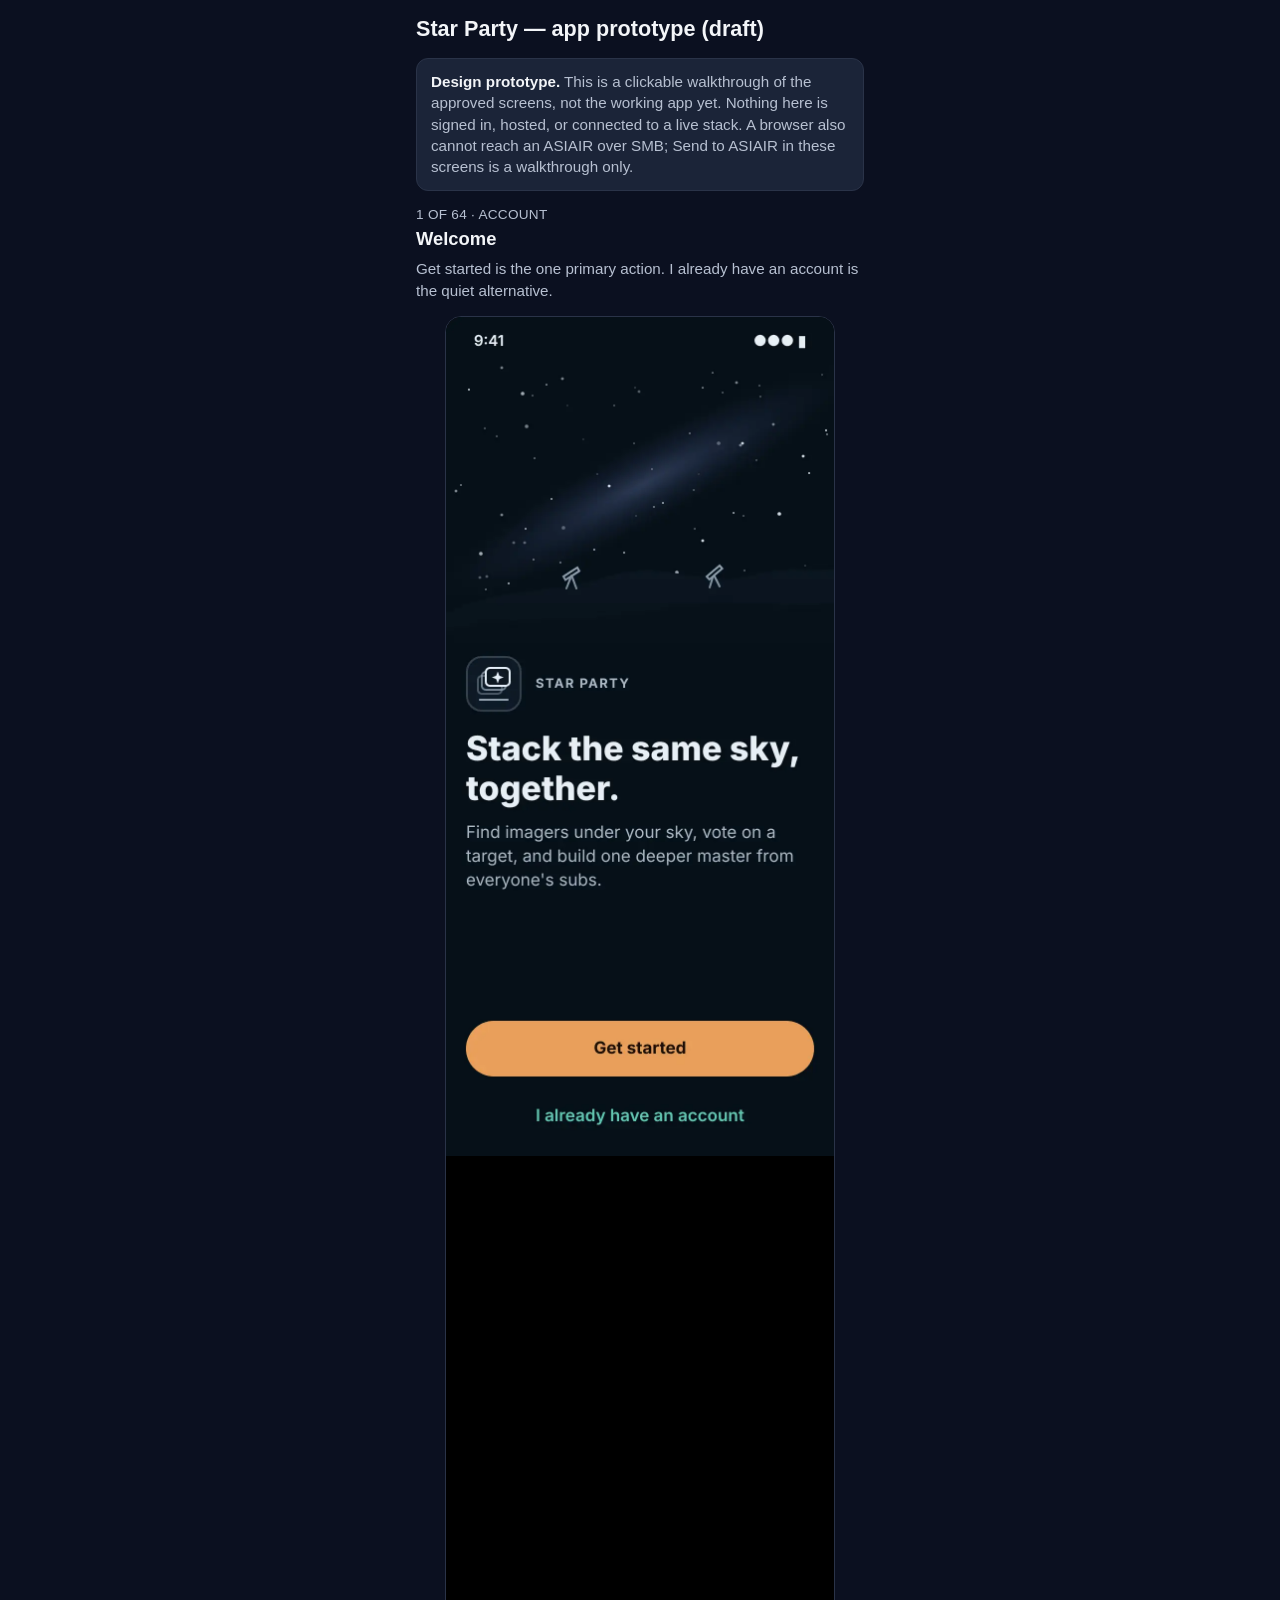
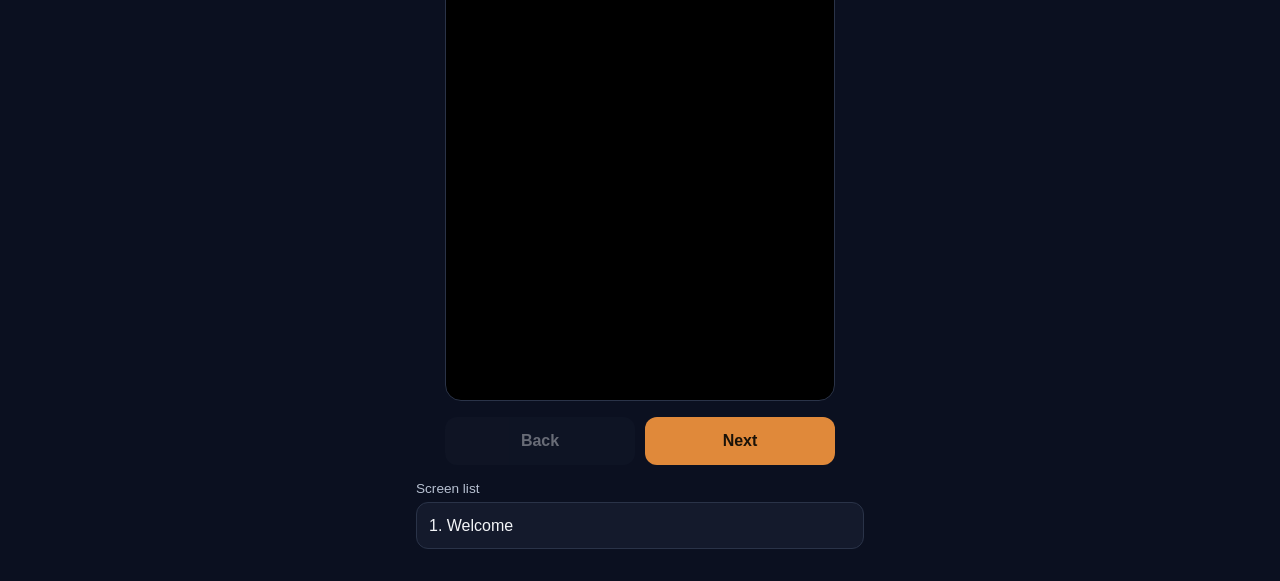
==== commit 811a8947: "Add all three flats calibration methods to the prototype Session and per-rig settings cover flats be" ====
--- a/index.html
+++ b/index.html
@@ -90,6 +90,7 @@
       user-select: none;
       -webkit-user-drag: none;
     }
+    .phone img[hidden] { display: none !important; }
     label {
       display: block;
       font-size: 0.85rem;
@@ -154,9 +155,26 @@
       {"id": "11_asiair_wifi", "title": "ASIAIR Wi-Fi", "step": "Step 4 of 6 · ASIAIR 1/3", "caption": "Join the ASIAIR Wi-Fi hotspot, with three numbered steps and a static preview of what to look for. Open Wi-Fi settings is primary; I've joined it is the alternative."},
       {"id": "12_local_network", "title": "Local network", "step": "Step 4 of 6 · ASIAIR 2/3", "caption": "Local-network pre-prompt with a dashed, labelled preview of the system prompt (the preview has no buttons). Continue shows the system prompt; Not now is the alternative."},
       {"id": "13_asiair_found", "title": "ASIAIR found", "step": "Step 4 of 6 · ASIAIR 3/3", "caption": "Files found: Wi-Fi, permission, 12 subs, and libraries. Connect ASIAIR is primary; Choose another ASIAIR is the alternative."},
-      {"id": "14_calibration", "title": "Calibration", "step": "Step 5 of 6", "caption": "Darks and bias are Ready; flats are Missing. Flats apply to the final master. Continue to live stack is primary; How to shoot flats is the alternative."},
+      {"id": "14_calibration", "title": "Calibration", "step": "Step 5 of 6", "caption": "Darks and bias are Ready; flats are Missing. This onboarding screen is the traditional 'flats after' path. The next screens show all three flats methods: before the session, a flat library, or after. Continue to live stack is primary; How to shoot flats is the alternative."},
+      {"id": "14a_flats_options", "live": "flats.html#view=session&flats=after", "title": "Flats · three methods", "step": "Flats · Interactive", "caption": "All three flats methods are available for the session and for each member's rig: shoot or load flats before the session, reuse a matched library set, or shoot flats after and re-stack. This browser preview only walks through the flow. Sample data."},
+      {"id": "14b_flats_before", "live": "flats.html#view=session&flats=before", "title": "Flats · before the session", "step": "Flats · Interactive", "caption": "Flats before the session: every incoming sub is calibrated live, so the live master is correct from frame 1. A warning reminds you not to change focus, rotation, or the camera afterward. Sample data."},
+      {"id": "14c_flats_library", "live": "flats.html#view=session&flats=library&lib=nov8", "title": "Flats · library applied", "step": "Flats · Interactive", "caption": "Library flats from Nov 8, 2026, matched by scope, camera, filter, and the focus / rotation note. You can browse or swap in a fresher set, which re-stacks the master. Sample data."},
+      {"id": "14d_flats_library_pick", "live": "flats.html#view=library&flats=library&lib=nov8", "title": "Flats · pick a library set", "step": "Flats · Interactive", "caption": "Pick a saved set for this rig. The applied set and its date are marked. Applying a different set re-stacks. Sample data."},
+      {"id": "14e_flats_after", "live": "flats.html#view=session&flats=after", "title": "Flats · after, pending", "step": "Flats · Interactive", "caption": "Traditional path: the live stack runs uncalibrated, raw subs are kept, and Add flats and re-stack will calibrate everything and replace the master. Sample data."},
+      {"id": "14f_flats_rigs", "live": "flats.html#view=rigs", "title": "Flats · each rig", "step": "Flats · Interactive", "caption": "Each member's rig can use a different method. Dana's OSC rig uses library flats; her second, mono rig is still uncalibrated and waiting on flats. Sample data."},
+      {"id": "14g_flats_restack", "live": "flats.html#view=restack&flats=after&restack=progress", "title": "Flats · re-stacking", "step": "Flats · Interactive", "caption": "After flats are added, the app re-stacks the kept raw subs and will replace the live master when it finishes. Simulated; the native app does the real calibration."},
+      {"id": "14h_flats_compare", "live": "flats.html#view=restack&flats=after&restack=done", "title": "Flats · before / after", "step": "Flats · Interactive", "caption": "Re-stack finished (simulated): the uncalibrated live master was replaced with a calibrated one. Drag to compare before and after. This preview is not a real calibration."},
       {"id": "15_live_stack_chat", "title": "Live stack + chat", "step": "Step 6 of 6", "caption": "Master preview, your rig status, a Be kind line, a hold cue on the first member message, and the party menu. Send is primary; Before / after is the alternative."},
-      {"id": "15a_master_color", "live": "master.html#tab=color", "title": "Master tabs · Color", "step": "Master · Interactive", "caption": "Interactive. Tap the filter tabs: Color, L, R, G, B, Ha, OIII, SII, then RGB and Blend. Each filter tab shows that filter's master with its sub count, integration time and rigs. Subs are grouped by the FITS FILTER header; one-shot-color subs go to Color. Sample data."},
+      {"id": "15xa_live_after", "live": "live.html#flats=after", "title": "Live stack · flats pending", "step": "Live stack · Interactive", "caption": "Interactive live stack with the traditional method: an Uncalibrated, flats pending badge on the preview (vignette is simulated), raw subs kept, and Add flats. Sample data."},
+      {"id": "15xb_live_before", "live": "live.html#flats=before", "title": "Live stack · session flats", "step": "Live stack · Interactive", "caption": "Live stack calibrated from frame 1 with session flats, plus the warning to leave focus, rotation, and the camera alone. Sample data."},
+      {"id": "15xc_live_library", "live": "live.html#flats=library&lib=nov8", "title": "Live stack · library flats", "step": "Live stack · Interactive", "caption": "Live stack calibrated with the Nov 8 library set. The badge shows the set and its date. Sample data."},
+      {"id": "15xd_live_restack", "live": "live.html#flats=after&restack=progress", "title": "Live stack · re-stacking", "step": "Live stack · Interactive", "caption": "Re-stacking raw subs with newly added flats. The badge and progress bar show that the master will be replaced. Simulated."},
+      {"id": "15xe_live_done", "live": "live.html#flats=after&restack=done", "title": "Live stack · calibrated", "step": "Live stack · Interactive", "caption": "The master has been replaced. Drag the preview to compare the uncalibrated and calibrated versions. Simulated."},
+      {"id": "15a_master_color", "live": "master.html#tab=color", "title": "Master tabs · Color", "step": "Master · Interactive", "caption": "Interactive. Tap the filter tabs: Color, L, R, G, B, Ha, OIII, SII, then RGB and Blend. Each filter tab shows that filter's master with its sub count, integration time and rigs. Subs are grouped by the FITS FILTER header; one-shot-color subs go to Color. Open Flats from the party menu (•••). Sample data."},
+      {"id": "15aa_master_after", "live": "master.html#tab=color&flats=after", "title": "Master · flats pending", "step": "Master · Flats", "caption": "The Color master with Uncalibrated, flats pending on the preview. Raw subs are kept; Add flats re-stacks and replaces this master. Simulated vignette; this is not a real calibration."},
+      {"id": "15ab_master_before", "live": "master.html#tab=color&flats=before", "title": "Master · session flats", "step": "Master · Flats", "caption": "The Color master calibrated from frame 1 with session flats. Sample data."},
+      {"id": "15ac_master_library", "live": "master.html#tab=color&flats=library&lib=nov8", "title": "Master · library flats", "step": "Master · Flats", "caption": "The Color master calibrated with the Nov 8 library set; the badge shows the date. Sample data."},
+      {"id": "15ad_master_done", "live": "master.html#tab=color&flats=after&restack=done", "title": "Master · re-stack done", "step": "Master · Flats", "caption": "After flats were added, the master was replaced and is marked calibrated. Sample data."},
       {"id": "15b_master_ha", "live": "master.html#tab=Ha", "title": "Master tabs · Ha", "step": "Master · Interactive", "caption": "The Ha master from Amy's and Eli's rigs: 12 subs, 1 h of integration, 2 rigs. It shows the faint outer hydrogen the color subs miss. Sample data."},
       {"id": "15c_master_empty", "live": "master.html#tab=SII", "title": "Master tabs · No subs yet", "step": "Master · Interactive", "caption": "A filter nobody has shot yet (SII here) shows an empty state: no subs yet for that filter. The tab chip is dashed so empty filters read at a glance."},
       {"id": "15d_rgb_combine", "live": "master.html#tab=rgb", "title": "RGB combine", "step": "Master · Interactive", "caption": "RGB combine: the mono R, G and B masters are matched for background and brightness, weighted, and added to the Color master at the strength you pick (Weighted average or Lighten). Drag across the preview to compare; save it as its own FITS. Sample data."},
@@ -219,6 +237,7 @@
       if (s.live) {
         img.hidden = true;
         img.removeAttribute("src");
+        img.alt = "";
         live.hidden = false;
         const loaded = live.dataset.src && live.contentWindow && live.contentWindow.location.pathname.endsWith(s.live.split("#")[0]);
         if (loaded) live.contentWindow.location.hash = s.live.split("#")[1];
